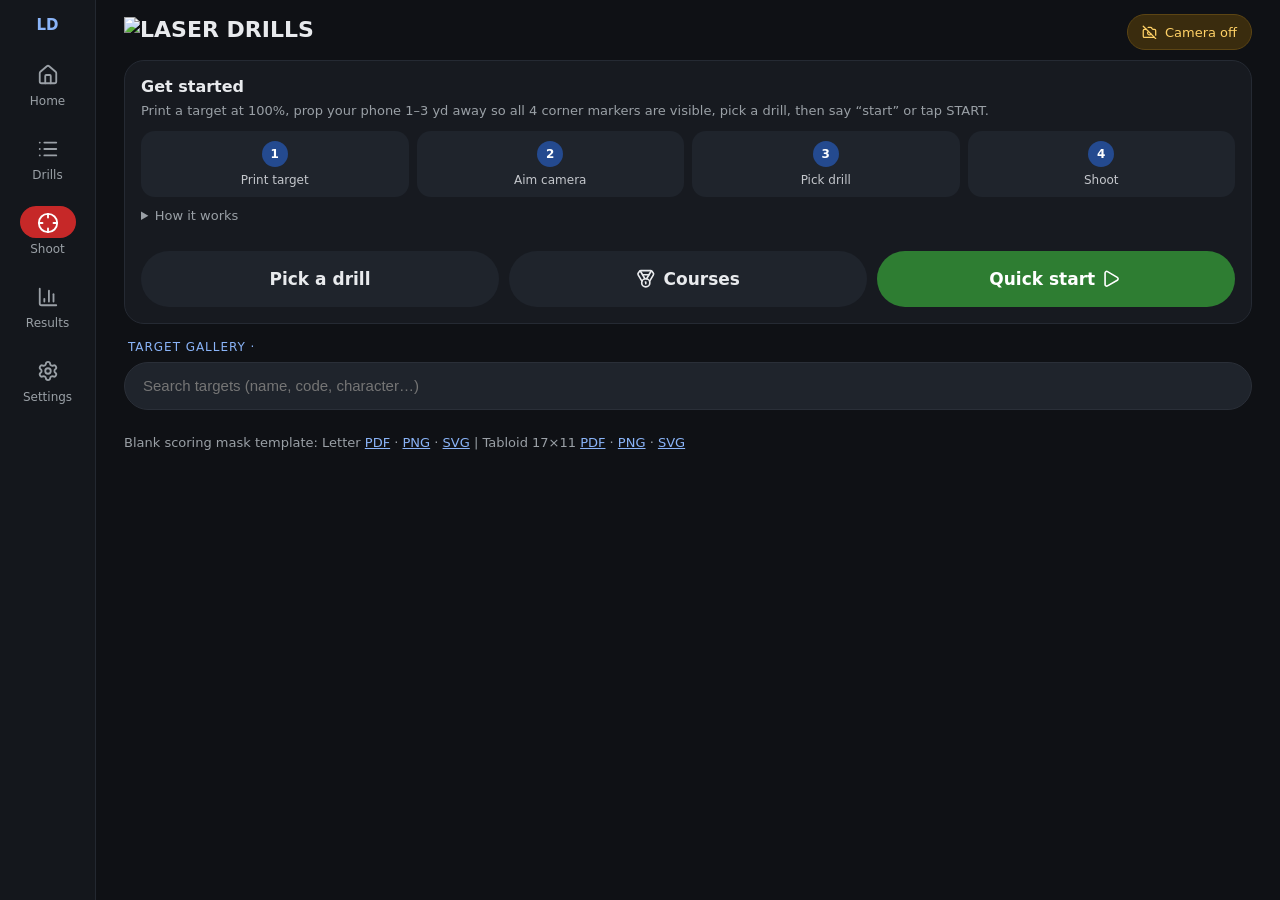
==== index.html @ aebc3c0f "Update favicons and app icons to the approved bullseye mark." ====
<!doctype html><html lang="en"><head><meta charset="utf-8">
<meta name="viewport" content="width=device-width,initial-scale=1,viewport-fit=cover">
<title>Laser Drills — Dry-Fire Trainer</title>
<meta name="description" content="Free laser dry-fire trainer: printable ArUco targets, camera hit detection, timed drills, courses and qualification badges, voice start. Works offline.">
<meta name="theme-color" content="#0f1115"><meta name="color-scheme" content="dark">
<link rel="canonical" href="https://sergioshklr.github.io/laser-drills/">
<link rel="manifest" href="manifest.webmanifest">
<link rel="icon" href="favicon.ico" sizes="any"><link rel="icon" type="image/svg+xml" href="favicon.svg"><link rel="icon" type="image/png" sizes="32x32" href="icons/favicon-32.png"><link rel="icon" type="image/png" sizes="16x16" href="icons/favicon-16.png">
<link rel="apple-touch-icon" sizes="180x180" href="icons/apple-touch-icon.png">
<meta name="mobile-web-app-capable" content="yes"><meta name="apple-mobile-web-app-capable" content="yes"><meta name="apple-mobile-web-app-title" content="LASER DRILLS"><meta name="apple-mobile-web-app-status-bar-style" content="black-translucent"><meta name="application-name" content="LASER DRILLS">
<meta property="og:type" content="website"><meta property="og:site_name" content="LASER DRILLS"><meta property="og:title" content="Laser Drills — Dry-Fire Trainer"><meta property="og:description" content="Free laser dry-fire trainer: printable ArUco targets, camera hit detection, timed drills, courses and qualification badges, voice start. Works offline."><meta property="og:url" content="https://sergioshklr.github.io/laser-drills/"><meta property="og:image" content="https://sergioshklr.github.io/laser-drills/og-image.png"><meta property="og:image:width" content="1200"><meta property="og:image:height" content="630"><meta property="og:image:alt" content="Laser Drills: target logo and feature list"><meta property="og:locale" content="en_US">
<meta name="twitter:card" content="summary_large_image"><meta name="twitter:title" content="Laser Drills — Dry-Fire Trainer"><meta name="twitter:description" content="Free laser dry-fire trainer: printable ArUco targets, camera hit detection, timed drills, courses and qualification badges, voice start. Works offline."><meta name="twitter:image" content="https://sergioshklr.github.io/laser-drills/og-image.png"><meta name="twitter:image:alt" content="Laser Drills: target logo and feature list">
<style>
:root{--bg:#0f1115;--s1:#171a20;--s2:#1f242c;--bd:#2a2f38;--tx:#e8eaed;--mu:#9aa0a6;--ac:#8ab4f8;--acd:#244a8f;--go:#2e7d32;--st:#c62828;--navh:76px}
*{box-sizing:border-box}html,body{height:100%;margin:0}
body{height:100dvh;overflow:hidden;background:var(--bg);color:var(--tx);font:15px Roboto,'Segoe UI',system-ui,sans-serif;display:flex;flex-direction:column;-webkit-tap-highlight-color:transparent}
button,select{font:inherit;color:var(--tx);background:var(--s2);border:1px solid var(--bd);border-radius:14px;min-height:48px;padding:0 16px;cursor:pointer}
button:active{filter:brightness(1.25)}button:disabled{opacity:.5}
a{color:var(--ac)}.hidden{display:none!important}
main{flex:1;min-height:0;position:relative}
.view{position:absolute;inset:0;overflow-y:auto;-webkit-overflow-scrolling:touch;padding:0 16px 24px}
.top{display:flex;align-items:center;gap:8px;padding:14px 0 10px;position:sticky;top:0;background:var(--bg);z-index:4;flex-wrap:wrap}
.top h1{font-size:22px;font-weight:600;margin:0;flex:1;min-width:120px}
.ic{width:1.15em;height:1.15em;fill:none;stroke:currentColor;stroke-width:2;stroke-linecap:round;stroke-linejoin:round;vertical-align:-.2em;flex:none}
nav i .ic{width:22px;height:22px;vertical-align:middle}.btn .ic,.pill .ic,.chip .ic{margin-right:2px}
.pill{display:inline-flex;align-items:center;gap:6px;border-radius:999px;padding:0 14px;min-height:36px;font-size:13px;background:var(--s2);color:#c4c7cc;border:1px solid var(--bd)}
.pill.ok{background:#12331f;color:#7ee2a0;border-color:#1f5c35}.pill.warn{background:#3a2c0e;color:#ffd166;border-color:#5c4514}
#micBtn.on{background:#2a1740;color:#d6b4ff;border-color:#4d2c78}#camBtn.on{background:#12331f;color:#7ee2a0;border-color:#1f5c35}
.card{background:var(--s1);border:1px solid #252a33;border-radius:20px;padding:16px;margin-bottom:12px}
.card h2{font-size:16px;margin:0 0 6px}.muted{color:var(--mu);font-size:13px;line-height:1.45}
.steps{display:grid;grid-template-columns:repeat(4,1fr);gap:8px;margin-top:10px}.step{background:var(--s2);border-radius:14px;padding:10px 4px;text-align:center;font-size:12px;color:#c4c7cc}
.step b{display:block;width:26px;height:26px;line-height:26px;border-radius:50%;background:var(--acd);color:#fff;margin:0 auto 6px}
.row{display:flex;gap:10px}.row>*{flex:1}
.btn{min-height:56px;border-radius:28px;font-size:17px;font-weight:600;border:0}.go{background:var(--go);color:#fff}.st{background:var(--st);color:#fff}
.sec-h{font-size:12px;letter-spacing:.08em;text-transform:uppercase;color:var(--ac);margin:16px 4px 8px}
input[type=search]{width:100%;height:48px;border-radius:24px;background:var(--s2);border:1px solid var(--bd);color:var(--tx);padding:0 18px;font-size:15px}
.chips{display:flex;gap:8px;overflow-x:auto;padding:6px 0;scrollbar-width:none;align-items:center}.chips::-webkit-scrollbar{display:none}
.chips b{font-size:11px;color:var(--mu);min-width:62px;font-weight:500}
.btn.danger{background:#b3261e;color:#fff;border-color:#b3261e}.btn.ghost-d{background:transparent;color:#f2b8b5;border:1px solid #8c1d18}
dialog.dlg{background:var(--s1);color:inherit;border:1px solid #333a45;border-radius:20px;padding:18px;width:min(92vw,420px)}dialog.dlg::backdrop{background:rgba(0,0,0,.6)}
.dlg h2{margin:0 0 10px;font-size:19px}.dlg label.f{display:block;font-size:13px;color:#aab;margin:8px 0 2px}.dlg input[type=text],.dlg select,.dlg textarea{width:100%;box-sizing:border-box;background:#0f1216;color:inherit;border:1px solid #333a45;border-radius:10px;padding:9px;font:inherit}
.dlg .row{display:flex;gap:8px;margin-top:14px}.dlg .row .btn{flex:1}.err{color:#f2b8b5;font-size:13px;margin-top:8px;white-space:pre-wrap}.okm{color:#a8dab5;font-size:13px;margin-top:8px}
.statg{display:grid;grid-template-columns:repeat(4,1fr);gap:6px;margin-top:8px}.statg div{background:#0f1216;border-radius:10px;padding:6px;text-align:center;font-size:12px;color:#aab}.statg b{display:block;font-size:15px;color:#fff}
.chip{flex:none;min-height:38px;border-radius:12px;padding:0 14px;font-size:13.5px;background:var(--s1);border:1px solid #333a45;color:#c4c7cc}.chip.on{background:var(--acd);border-color:var(--ac);color:#fff}
.grid{display:grid;grid-template-columns:repeat(auto-fill,minmax(170px,1fr));gap:12px}
.tcard{background:var(--s1);border:1px solid #252a33;border-radius:18px;overflow:hidden;cursor:pointer;text-align:left;padding:0;min-height:0}
.tcard img{width:100%;aspect-ratio:11/8.5;object-fit:cover;display:block;background:#fff}.tcard .b{padding:9px 11px}.tcard .n{font-size:14px;font-weight:600}.tcard .c{font-size:11.5px;color:var(--mu);margin-top:2px}
.tag{display:inline-block;font-size:10.5px;padding:2px 7px;border-radius:6px;background:#23303f;color:var(--ac);margin:5px 4px 0 0}
.seg{display:flex;background:var(--s2);border-radius:14px;padding:4px;gap:4px;margin:10px 0}.seg button{flex:1;border:0;background:none;color:var(--mu);min-height:42px;border-radius:10px}.seg .on{background:var(--acd);color:#fff}
.drow{display:flex;gap:12px;align-items:center;padding:10px;background:var(--s1);border:1px solid #252a33;border-radius:16px;margin-bottom:10px;width:100%;text-align:left;min-height:72px}
.drow img{width:68px;height:52px;object-fit:cover;border-radius:10px;background:#fff;flex:none}.drow .t{flex:1;min-width:0}.drow .t b{font-size:14.5px;display:block;font-weight:600}.drow .t span{font-size:12px;color:var(--mu)}
.drow.sel{border-color:var(--ac);background:#1a2433}.badge{font-size:11px;padding:4px 8px;border-radius:8px;background:var(--s2);color:#c4c7cc;flex:none}.badge.live{background:#12331f;color:#7ee2a0}
.sticky{position:sticky;bottom:0;padding:10px 0;background:linear-gradient(transparent,var(--bg) 30%)}
#stage{position:relative;border-radius:22px;overflow:hidden;background:#000;height:calc(var(--vf,45) * 1dvh);min-height:120px;transition:height .2s}
#stage canvas{width:100%;height:100%;display:block;object-fit:contain}
#stage .ov{position:absolute;top:10px;left:10px;right:10px;display:flex;gap:6px;flex-wrap:wrap;pointer-events:none}
#status{background:#000a;color:#fff;border-color:#fff3}
body.vfmin #stage{height:56px}
#big{font-size:clamp(22px,7vw,40px);font-weight:600;text-align:center;padding:10px 4px 2px;font-variant-numeric:tabular-nums;min-height:1.4em}
#cmds{display:grid;grid-template-columns:repeat(4,1fr);gap:8px;margin:12px 0}#cmds button{min-height:52px;font-weight:600;font-size:14px;border-radius:16px;padding:0 4px}
#heard{text-align:center;color:#d6b4ff;font-size:13px;min-height:1em;padding:4px 8px}
.dsum{display:flex;align-items:center;gap:10px;margin:12px 4px 0}.dsum b{font-size:15px}
#drillNotes{white-space:pre-line;font-size:12.5px;color:var(--mu);margin:4px 4px 0}
table{border-collapse:collapse;width:100%;font-size:13px;font-variant-numeric:tabular-nums}td,th{border-bottom:1px solid #232830;padding:8px 4px;text-align:left}th{color:var(--mu);font-weight:500}
.set{display:flex;align-items:center;justify-content:space-between;gap:12px;padding:12px 4px;border-bottom:1px solid #232830;min-height:64px;margin:0;cursor:pointer}
.set .l b{font-size:15px;font-weight:500;display:block}.set .l span{font-size:12px;color:var(--mu)}
input.sw{appearance:none;-webkit-appearance:none;width:52px;height:32px;border-radius:16px;background:#3c4043;position:relative;flex:none;margin:0;cursor:pointer}
input.sw:after{content:'';position:absolute;width:24px;height:24px;border-radius:50%;background:var(--mu);top:4px;left:4px;transition:.15s}
input.sw:checked{background:var(--ac)}input.sw:checked:after{left:24px;background:#0b2a5c}
input[type=range]{width:100%;accent-color:var(--ac);height:32px}
#sliders label{display:block;margin:6px 4px}
.link{display:flex;justify-content:space-between;align-items:center;padding:16px 4px;border-bottom:1px solid #232830;text-decoration:none;color:var(--tx);min-height:64px}
.big2{font-size:40px;font-weight:600;font-variant-numeric:tabular-nums}
.kv{display:grid;grid-template-columns:repeat(4,1fr);gap:8px;margin-top:10px}.kv div{background:var(--s2);border-radius:12px;padding:8px;text-align:center;font-size:11px;color:var(--mu)}.kv b{display:block;font-size:18px;color:var(--tx)}
#sheet{position:fixed;left:0;right:0;bottom:0;z-index:20;background:#1b1f26;border-radius:28px 28px 0 0;padding:14px 18px calc(18px + env(safe-area-inset-bottom));box-shadow:0 -10px 40px #000a;border-top:1px solid #2c313a;max-height:85dvh;overflow:auto}
#scrim{position:fixed;inset:0;background:#0008;z-index:19}.grab{width:40px;height:4px;border-radius:2px;background:#5f6368;margin:0 auto 12px}
nav{flex:none;height:calc(var(--navh) + env(safe-area-inset-bottom));padding:8px 4px env(safe-area-inset-bottom);background:#14171c;border-top:1px solid #232830;display:flex}
nav button{flex:1;background:none;border:0;color:var(--mu);font-size:12px;display:flex;flex-direction:column;align-items:center;gap:4px;padding:0;min-height:56px;border-radius:0}
nav i{display:block;width:56px;height:32px;line-height:32px;border-radius:16px;font-style:normal;font-size:18px;text-align:center}
nav .on{color:var(--tx);font-weight:600}nav .on i{background:var(--acd)}nav .shoot i{background:var(--st);color:#fff}nav .shoot.on i{box-shadow:0 0 0 2px var(--ac)}
nav .brand{display:none}
@media (min-width:840px){body{flex-direction:row-reverse}nav{flex-direction:column;width:96px;height:auto;border-top:0;border-right:1px solid #232830;padding:16px 0;gap:10px;justify-content:flex-start}
 nav button{flex:none;min-height:64px}nav .brand{display:block;color:var(--ac);font-weight:700;text-align:center;margin-bottom:14px}
 .view{padding:0 28px 28px}#v-shoot.wide{display:grid;grid-template-columns:minmax(0,1.5fr) minmax(320px,1fr);gap:24px;align-content:start}#v-shoot.wide .top{grid-column:1/3}
 #stage{height:calc(var(--vf,45) * 1.4dvh);max-height:calc(100dvh - 220px)}}
@media (orientation:landscape) and (max-height:600px){nav{display:none}}
</style></head><body><!--LUCIDE--><svg xmlns="http://www.w3.org/2000/svg" style="display:none"><!-- Lucide icons v1.67.0, ISC License, https://lucide.dev --><g fill="none" stroke="currentColor" stroke-width="2" stroke-linecap="round" stroke-linejoin="round"><symbol id="i-house" viewBox="0 0 24 24"><svg class="lucide lucide-house" xmlns="http://www.w3.org/2000/svg" width="24" height="24" viewBox="0 0 24 24" fill="none" stroke="currentColor" stroke-width="2" stroke-linecap="round" stroke-linejoin="round" > <path d="M15 21v-8a1 1 0 0 0-1-1h-4a1 1 0 0 0-1 1v8" /> <path d="M3 10a2 2 0 0 1 .709-1.528l7-6a2 2 0 0 1 2.582 0l7 6A2 2 0 0 1 21 10v9a2 2 0 0 1-2 2H5a2 2 0 0 1-2-2z" /></symbol><symbol id="i-list" viewBox="0 0 24 24"><svg class="lucide lucide-list" xmlns="http://www.w3.org/2000/svg" width="24" height="24" viewBox="0 0 24 24" fill="none" stroke="currentColor" stroke-width="2" stroke-linecap="round" stroke-linejoin="round" > <path d="M3 5h.01" /> <path d="M3 12h.01" /> <path d="M3 19h.01" /> <path d="M8 5h13" /> <path d="M8 12h13" /> <path d="M8 19h13" /></symbol><symbol id="i-crosshair" viewBox="0 0 24 24"><svg class="lucide lucide-crosshair" xmlns="http://www.w3.org/2000/svg" width="24" height="24" viewBox="0 0 24 24" fill="none" stroke="currentColor" stroke-width="2" stroke-linecap="round" stroke-linejoin="round" > <circle cx="12" cy="12" r="10" /> <line x1="22" x2="18" y1="12" y2="12" /> <line x1="6" x2="2" y1="12" y2="12" /> <line x1="12" x2="12" y1="6" y2="2" /> <line x1="12" x2="12" y1="22" y2="18" /></symbol><symbol id="i-chart-column" viewBox="0 0 24 24"><svg class="lucide lucide-chart-column" xmlns="http://www.w3.org/2000/svg" width="24" height="24" viewBox="0 0 24 24" fill="none" stroke="currentColor" stroke-width="2" stroke-linecap="round" stroke-linejoin="round" > <path d="M3 3v16a2 2 0 0 0 2 2h16" /> <path d="M18 17V9" /> <path d="M13 17V5" /> <path d="M8 17v-3" /></symbol><symbol id="i-settings" viewBox="0 0 24 24"><svg class="lucide lucide-settings" xmlns="http://www.w3.org/2000/svg" width="24" height="24" viewBox="0 0 24 24" fill="none" stroke="currentColor" stroke-width="2" stroke-linecap="round" stroke-linejoin="round" > <path d="M9.671 4.136a2.34 2.34 0 0 1 4.659 0 2.34 2.34 0 0 0 3.319 1.915 2.34 2.34 0 0 1 2.33 4.033 2.34 2.34 0 0 0 0 3.831 2.34 2.34 0 0 1-2.33 4.033 2.34 2.34 0 0 0-3.319 1.915 2.34 2.34 0 0 1-4.659 0 2.34 2.34 0 0 0-3.32-1.915 2.34 2.34 0 0 1-2.33-4.033 2.34 2.34 0 0 0 0-3.831A2.34 2.34 0 0 1 6.35 6.051a2.34 2.34 0 0 0 3.319-1.915" /> <circle cx="12" cy="12" r="3" /></symbol><symbol id="i-camera" viewBox="0 0 24 24"><svg class="lucide lucide-camera" xmlns="http://www.w3.org/2000/svg" width="24" height="24" viewBox="0 0 24 24" fill="none" stroke="currentColor" stroke-width="2" stroke-linecap="round" stroke-linejoin="round" > <path d="M13.997 4a2 2 0 0 1 1.76 1.05l.486.9A2 2 0 0 0 18.003 7H20a2 2 0 0 1 2 2v9a2 2 0 0 1-2 2H4a2 2 0 0 1-2-2V9a2 2 0 0 1 2-2h1.997a2 2 0 0 0 1.759-1.048l.489-.904A2 2 0 0 1 10.004 4z" /> <circle cx="12" cy="13" r="3" /></symbol><symbol id="i-camera-off" viewBox="0 0 24 24"><svg class="lucide lucide-camera-off" xmlns="http://www.w3.org/2000/svg" width="24" height="24" viewBox="0 0 24 24" fill="none" stroke="currentColor" stroke-width="2" stroke-linecap="round" stroke-linejoin="round" > <path d="M14.564 14.558a3 3 0 1 1-4.122-4.121" /> <path d="m2 2 20 20" /> <path d="M20 20H4a2 2 0 0 1-2-2V9a2 2 0 0 1 2-2h1.997a2 2 0 0 0 .819-.175" /> <path d="M9.695 4.024A2 2 0 0 1 10.004 4h3.993a2 2 0 0 1 1.76 1.05l.486.9A2 2 0 0 0 18.003 7H20a2 2 0 0 1 2 2v7.344" /></symbol><symbol id="i-mic" viewBox="0 0 24 24"><svg class="lucide lucide-mic" xmlns="http://www.w3.org/2000/svg" width="24" height="24" viewBox="0 0 24 24" fill="none" stroke="currentColor" stroke-width="2" stroke-linecap="round" stroke-linejoin="round" > <path d="M12 19v3" /> <path d="M19 10v2a7 7 0 0 1-14 0v-2" /> <rect x="9" y="2" width="6" height="13" rx="3" /></symbol><symbol id="i-mic-off" viewBox="0 0 24 24"><svg class="lucide lucide-mic-off" xmlns="http://www.w3.org/2000/svg" width="24" height="24" viewBox="0 0 24 24" fill="none" stroke="currentColor" stroke-width="2" stroke-linecap="round" stroke-linejoin="round" > <path d="M12 19v3" /> <path d="M15 9.34V5a3 3 0 0 0-5.68-1.33" /> <path d="M16.95 16.95A7 7 0 0 1 5 12v-2" /> <path d="M18.89 13.23A7 7 0 0 0 19 12v-2" /> <path d="m2 2 20 20" /> <path d="M9 9v3a3 3 0 0 0 5.12 2.12" /></symbol><symbol id="i-play" viewBox="0 0 24 24"><svg class="lucide lucide-play" xmlns="http://www.w3.org/2000/svg" width="24" height="24" viewBox="0 0 24 24" fill="none" stroke="currentColor" stroke-width="2" stroke-linecap="round" stroke-linejoin="round" > <path d="M5 5a2 2 0 0 1 3.008-1.728l11.997 6.998a2 2 0 0 1 .003 3.458l-12 7A2 2 0 0 1 5 19z" /></symbol><symbol id="i-square" viewBox="0 0 24 24"><svg class="lucide lucide-square" xmlns="http://www.w3.org/2000/svg" width="24" height="24" viewBox="0 0 24 24" fill="none" stroke="currentColor" stroke-width="2" stroke-linecap="round" stroke-linejoin="round" > <rect width="18" height="18" x="3" y="3" rx="2" /></symbol><symbol id="i-rotate-ccw" viewBox="0 0 24 24"><svg class="lucide lucide-rotate-ccw" xmlns="http://www.w3.org/2000/svg" width="24" height="24" viewBox="0 0 24 24" fill="none" stroke="currentColor" stroke-width="2" stroke-linecap="round" stroke-linejoin="round" > <path d="M3 12a9 9 0 1 0 9-9 9.75 9.75 0 0 0-6.74 2.74L3 8" /> <path d="M3 3v5h5" /></symbol><symbol id="i-skip-forward" viewBox="0 0 24 24"><svg class="lucide lucide-skip-forward" xmlns="http://www.w3.org/2000/svg" width="24" height="24" viewBox="0 0 24 24" fill="none" stroke="currentColor" stroke-width="2" stroke-linecap="round" stroke-linejoin="round" > <path d="M21 4v16" /> <path d="M6.029 4.285A2 2 0 0 0 3 6v12a2 2 0 0 0 3.029 1.715l9.997-5.998a2 2 0 0 0 .003-3.432z" /></symbol><symbol id="i-volume-2" viewBox="0 0 24 24"><svg class="lucide lucide-volume-2" xmlns="http://www.w3.org/2000/svg" width="24" height="24" viewBox="0 0 24 24" fill="none" stroke="currentColor" stroke-width="2" stroke-linecap="round" stroke-linejoin="round" > <path d="M11 4.702a.705.705 0 0 0-1.203-.498L6.413 7.587A1.4 1.4 0 0 1 5.416 8H3a1 1 0 0 0-1 1v6a1 1 0 0 0 1 1h2.416a1.4 1.4 0 0 1 .997.413l3.383 3.384A.705.705 0 0 0 11 19.298z" /> <path d="M16 9a5 5 0 0 1 0 6" /> <path d="M19.364 18.364a9 9 0 0 0 0-12.728" /></symbol><symbol id="i-download" viewBox="0 0 24 24"><svg class="lucide lucide-download" xmlns="http://www.w3.org/2000/svg" width="24" height="24" viewBox="0 0 24 24" fill="none" stroke="currentColor" stroke-width="2" stroke-linecap="round" stroke-linejoin="round" > <path d="M12 15V3" /> <path d="M21 15v4a2 2 0 0 1-2 2H5a2 2 0 0 1-2-2v-4" /> <path d="m7 10 5 5 5-5" /></symbol><symbol id="i-upload" viewBox="0 0 24 24"><svg class="lucide lucide-upload" xmlns="http://www.w3.org/2000/svg" width="24" height="24" viewBox="0 0 24 24" fill="none" stroke="currentColor" stroke-width="2" stroke-linecap="round" stroke-linejoin="round" > <path d="M12 3v12" /> <path d="m17 8-5-5-5 5" /> <path d="M21 15v4a2 2 0 0 1-2 2H5a2 2 0 0 1-2-2v-4" /></symbol><symbol id="i-trash-2" viewBox="0 0 24 24"><svg class="lucide lucide-trash-2" xmlns="http://www.w3.org/2000/svg" width="24" height="24" viewBox="0 0 24 24" fill="none" stroke="currentColor" stroke-width="2" stroke-linecap="round" stroke-linejoin="round" > <path d="M10 11v6" /> <path d="M14 11v6" /> <path d="M19 6v14a2 2 0 0 1-2 2H7a2 2 0 0 1-2-2V6" /> <path d="M3 6h18" /> <path d="M8 6V4a2 2 0 0 1 2-2h4a2 2 0 0 1 2 2v2" /></symbol><symbol id="i-circle" viewBox="0 0 24 24"><svg class="lucide lucide-circle" xmlns="http://www.w3.org/2000/svg" width="24" height="24" viewBox="0 0 24 24" fill="none" stroke="currentColor" stroke-width="2" stroke-linecap="round" stroke-linejoin="round" > <circle cx="12" cy="12" r="10" /></symbol><symbol id="i-circle-check" viewBox="0 0 24 24"><svg class="lucide lucide-circle-check" xmlns="http://www.w3.org/2000/svg" width="24" height="24" viewBox="0 0 24 24" fill="none" stroke="currentColor" stroke-width="2" stroke-linecap="round" stroke-linejoin="round" > <circle cx="12" cy="12" r="10" /> <path d="m16 9-5.5 5.5L8 12" /></symbol><symbol id="i-circle-x" viewBox="0 0 24 24"><svg class="lucide lucide-circle-x" xmlns="http://www.w3.org/2000/svg" width="24" height="24" viewBox="0 0 24 24" fill="none" stroke="currentColor" stroke-width="2" stroke-linecap="round" stroke-linejoin="round" > <circle cx="12" cy="12" r="10" /> <path d="m15 9-6 6" /> <path d="m9 9 6 6" /></symbol><symbol id="i-circle-dot" viewBox="0 0 24 24"><svg class="lucide lucide-circle-dot" xmlns="http://www.w3.org/2000/svg" width="24" height="24" viewBox="0 0 24 24" fill="none" stroke="currentColor" stroke-width="2" stroke-linecap="round" stroke-linejoin="round" > <circle cx="12" cy="12" r="1" /> <circle cx="12" cy="12" r="10" /></symbol><symbol id="i-lock" viewBox="0 0 24 24"><svg class="lucide lucide-lock" xmlns="http://www.w3.org/2000/svg" width="24" height="24" viewBox="0 0 24 24" fill="none" stroke="currentColor" stroke-width="2" stroke-linecap="round" stroke-linejoin="round" > <rect width="18" height="11" x="3" y="11" rx="2" ry="2" /> <path d="M7 11V7a5 5 0 0 1 10 0v4" /></symbol><symbol id="i-chevron-right" viewBox="0 0 24 24"><svg class="lucide lucide-chevron-right" xmlns="http://www.w3.org/2000/svg" width="24" height="24" viewBox="0 0 24 24" fill="none" stroke="currentColor" stroke-width="2" stroke-linecap="round" stroke-linejoin="round" > <path d="m9 18 6-6-6-6" /></symbol><symbol id="i-chevron-down" viewBox="0 0 24 24"><svg class="lucide lucide-chevron-down" xmlns="http://www.w3.org/2000/svg" width="24" height="24" viewBox="0 0 24 24" fill="none" stroke="currentColor" stroke-width="2" stroke-linecap="round" stroke-linejoin="round" > <path d="m6 9 6 6 6-6" /></symbol><symbol id="i-chevron-left" viewBox="0 0 24 24"><svg class="lucide lucide-chevron-left" xmlns="http://www.w3.org/2000/svg" width="24" height="24" viewBox="0 0 24 24" fill="none" stroke="currentColor" stroke-width="2" stroke-linecap="round" stroke-linejoin="round" > <path d="m15 18-6-6 6-6" /></symbol><symbol id="i-x" viewBox="0 0 24 24"><svg class="lucide lucide-x" xmlns="http://www.w3.org/2000/svg" width="24" height="24" viewBox="0 0 24 24" fill="none" stroke="currentColor" stroke-width="2" stroke-linecap="round" stroke-linejoin="round" > <path d="M18 6 6 18" /> <path d="m6 6 12 12" /></symbol><symbol id="i-triangle-alert" viewBox="0 0 24 24"><svg class="lucide lucide-triangle-alert" xmlns="http://www.w3.org/2000/svg" width="24" height="24" viewBox="0 0 24 24" fill="none" stroke="currentColor" stroke-width="2" stroke-linecap="round" stroke-linejoin="round" > <path d="m21.73 18-8-14a2 2 0 0 0-3.48 0l-8 14A2 2 0 0 0 4 21h16a2 2 0 0 0 1.73-3" /> <path d="M12 9v4" /> <path d="M12 17h.01" /></symbol><symbol id="i-siren" viewBox="0 0 24 24"><svg class="lucide lucide-siren" xmlns="http://www.w3.org/2000/svg" width="24" height="24" viewBox="0 0 24 24" fill="none" stroke="currentColor" stroke-width="2" stroke-linecap="round" stroke-linejoin="round" > <path d="M7 18v-6a5 5 0 1 1 10 0v6" /> <path d="M5 21a1 1 0 0 0 1 1h12a1 1 0 0 0 1-1v-1a2 2 0 0 0-2-2H7a2 2 0 0 0-2 2z" /> <path d="M21 12h1" /> <path d="M18.5 4.5 18 5" /> <path d="M2 12h1" /> <path d="M12 2v1" /> <path d="m4.929 4.929.707.707" /> <path d="M12 12v6" /></symbol><symbol id="i-hand" viewBox="0 0 24 24"><svg class="lucide lucide-hand" xmlns="http://www.w3.org/2000/svg" width="24" height="24" viewBox="0 0 24 24" fill="none" stroke="currentColor" stroke-width="2" stroke-linecap="round" stroke-linejoin="round" > <path d="M18 11V6a2 2 0 0 0-2-2a2 2 0 0 0-2 2" /> <path d="M14 10V4a2 2 0 0 0-2-2a2 2 0 0 0-2 2v2" /> <path d="M10 10.5V6a2 2 0 0 0-2-2a2 2 0 0 0-2 2v8" /> <path d="M18 8a2 2 0 1 1 4 0v6a8 8 0 0 1-8 8h-2c-2.8 0-4.5-.86-5.99-2.34l-3.6-3.6a2 2 0 0 1 2.83-2.82L7 15" /></symbol><symbol id="i-medal" viewBox="0 0 24 24"><svg class="lucide lucide-medal" xmlns="http://www.w3.org/2000/svg" width="24" height="24" viewBox="0 0 24 24" fill="none" stroke="currentColor" stroke-width="2" stroke-linecap="round" stroke-linejoin="round" > <path d="M7.21 15 2.66 7.14a2 2 0 0 1 .13-2.2L4.4 2.8A2 2 0 0 1 6 2h12a2 2 0 0 1 1.6.8l1.6 2.14a2 2 0 0 1 .14 2.2L16.79 15" /> <path d="M11 12 5.12 2.2" /> <path d="m13 12 5.88-9.8" /> <path d="M8 7h8" /> <circle cx="12" cy="17" r="5" /> <path d="M12 18v-2h-.5" /></symbol><symbol id="i-award" viewBox="0 0 24 24"><svg class="lucide lucide-award" xmlns="http://www.w3.org/2000/svg" width="24" height="24" viewBox="0 0 24 24" fill="none" stroke="currentColor" stroke-width="2" stroke-linecap="round" stroke-linejoin="round" > <path d="m15.477 12.89 1.515 8.526a.5.5 0 0 1-.81.47l-3.58-2.687a1 1 0 0 0-1.197 0l-3.586 2.686a.5.5 0 0 1-.81-.469l1.514-8.526" /> <circle cx="12" cy="8" r="6" /></symbol><symbol id="i-trophy" viewBox="0 0 24 24"><svg class="lucide lucide-trophy" xmlns="http://www.w3.org/2000/svg" width="24" height="24" viewBox="0 0 24 24" fill="none" stroke="currentColor" stroke-width="2" stroke-linecap="round" stroke-linejoin="round" > <path d="M10 14.66V17a1 1 0 0 1-1 1 2 2 0 0 0-2 2v2" /> <path d="M14 14.66V17a1 1 0 0 0 1 1 2 2 0 0 1 2 2v2" /> <path d="M17.916 10H19.5A2.5 2.5 0 0 0 22 7.5V5a1 1 0 0 0-1-1h-3" /> <path d="M4 22h16" /> <path d="M6 9a6 6 0 0 0 12 0V3a1 1 0 0 0-1-1H7a1 1 0 0 0-1 1z" /> <path d="M6.084 10H4.5A2.5 2.5 0 0 1 2 7.5V5a1 1 0 0 1 1-1h3" /></symbol><symbol id="i-crown" viewBox="0 0 24 24"><svg class="lucide lucide-crown" xmlns="http://www.w3.org/2000/svg" width="24" height="24" viewBox="0 0 24 24" fill="none" stroke="currentColor" stroke-width="2" stroke-linecap="round" stroke-linejoin="round" > <path d="M11.562 3.266a.5.5 0 0 1 .876 0L15.39 8.87a1 1 0 0 0 1.516.294L21.183 5.5a.5.5 0 0 1 .798.519l-2.834 10.246a1 1 0 0 1-.956.734H5.81a1 1 0 0 1-.957-.734L2.02 6.02a.5.5 0 0 1 .798-.519l4.276 3.664a1 1 0 0 0 1.516-.294z" /> <path d="M5 21h14" /></symbol><symbol id="i-shield" viewBox="0 0 24 24"><svg class="lucide lucide-shield" xmlns="http://www.w3.org/2000/svg" width="24" height="24" viewBox="0 0 24 24" fill="none" stroke="currentColor" stroke-width="2" stroke-linecap="round" stroke-linejoin="round" > <path d="M20 13c0 5-3.5 7.5-7.66 8.95a1 1 0 0 1-.67-.01C7.5 20.5 4 18 4 13V6a1 1 0 0 1 1-1c2 0 4.5-1.2 6.24-2.72a1.17 1.17 0 0 1 1.52 0C14.51 3.81 17 5 19 5a1 1 0 0 1 1 1z" /></symbol><symbol id="i-eye" viewBox="0 0 24 24"><svg class="lucide lucide-eye" xmlns="http://www.w3.org/2000/svg" width="24" height="24" viewBox="0 0 24 24" fill="none" stroke="currentColor" stroke-width="2" stroke-linecap="round" stroke-linejoin="round" > <path d="M2.062 12.348a1 1 0 0 1 0-.696 10.75 10.75 0 0 1 19.876 0 1 1 0 0 1 0 .696 10.75 10.75 0 0 1-19.876 0" /> <circle cx="12" cy="12" r="3" /></symbol><symbol id="i-star" viewBox="0 0 24 24"><svg class="lucide lucide-star" xmlns="http://www.w3.org/2000/svg" width="24" height="24" viewBox="0 0 24 24" fill="none" stroke="currentColor" stroke-width="2" stroke-linecap="round" stroke-linejoin="round" > <path d="M11.525 2.295a.53.53 0 0 1 .95 0l2.31 4.679a2.123 2.123 0 0 0 1.595 1.16l5.166.756a.53.53 0 0 1 .294.904l-3.736 3.638a2.123 2.123 0 0 0-.611 1.878l.882 5.14a.53.53 0 0 1-.771.56l-4.618-2.428a2.122 2.122 0 0 0-1.973 0L6.396 21.01a.53.53 0 0 1-.77-.56l.881-5.139a2.122 2.122 0 0 0-.611-1.879L2.16 9.795a.53.53 0 0 1 .294-.906l5.165-.755a2.122 2.122 0 0 0 1.597-1.16z" /></symbol><symbol id="i-zap" viewBox="0 0 24 24"><svg class="lucide lucide-zap" xmlns="http://www.w3.org/2000/svg" width="24" height="24" viewBox="0 0 24 24" fill="none" stroke="currentColor" stroke-width="2" stroke-linecap="round" stroke-linejoin="round" > <path d="M15.914 4a1.5 1.5 0 00-2.474-1.561l-9 9A1.5 1.5 0 005.5 14h4.002a.5.5 0 01.471.666L8.086 20a1.5 1.5 0 002.475 1.56l9-9A1.5 1.5 0 0018.5 10h-3.997a.5.5 0 01-.472-.667z" /></symbol><symbol id="i-users" viewBox="0 0 24 24"><svg class="lucide lucide-users" xmlns="http://www.w3.org/2000/svg" width="24" height="24" viewBox="0 0 24 24" fill="none" stroke="currentColor" stroke-width="2" stroke-linecap="round" stroke-linejoin="round" > <path d="M16 21v-2a4 4 0 0 0-4-4H6a4 4 0 0 0-4 4v2" /> <path d="M16 3.128a4 4 0 0 1 0 7.744" /> <path d="M22 21v-2a4 4 0 0 0-3-3.87" /> <circle cx="9" cy="7" r="4" /></symbol><symbol id="i-timer" viewBox="0 0 24 24"><svg class="lucide lucide-timer" xmlns="http://www.w3.org/2000/svg" width="24" height="24" viewBox="0 0 24 24" fill="none" stroke="currentColor" stroke-width="2" stroke-linecap="round" stroke-linejoin="round" > <line x1="10" x2="14" y1="2" y2="2" /> <line x1="12" x2="15" y1="14" y2="11" /> <circle cx="12" cy="14" r="8" /></symbol><symbol id="i-puzzle" viewBox="0 0 24 24"><svg class="lucide lucide-puzzle" xmlns="http://www.w3.org/2000/svg" width="24" height="24" viewBox="0 0 24 24" fill="none" stroke="currentColor" stroke-width="2" stroke-linecap="round" stroke-linejoin="round" > <path d="M15.39 4.39a1 1 0 0 0 1.68-.474 2.5 2.5 0 1 1 3.014 3.015 1 1 0 0 0-.474 1.68l1.683 1.682a2.414 2.414 0 0 1 0 3.414L19.61 15.39a1 1 0 0 1-1.68-.474 2.5 2.5 0 1 0-3.014 3.015 1 1 0 0 1 .474 1.68l-1.683 1.682a2.414 2.414 0 0 1-3.414 0L8.61 19.61a1 1 0 0 0-1.68.474 2.5 2.5 0 1 1-3.014-3.015 1 1 0 0 0 .474-1.68l-1.683-1.682a2.414 2.414 0 0 1 0-3.414L4.39 8.61a1 1 0 0 1 1.68.474 2.5 2.5 0 1 0 3.014-3.015 1 1 0 0 1-.474-1.68l1.683-1.682a2.414 2.414 0 0 1 3.414 0z" /></symbol><symbol id="i-target" viewBox="0 0 24 24"><svg class="lucide lucide-target" xmlns="http://www.w3.org/2000/svg" width="24" height="24" viewBox="0 0 24 24" fill="none" stroke="currentColor" stroke-width="2" stroke-linecap="round" stroke-linejoin="round" > <circle cx="12" cy="12" r="10" /> <circle cx="12" cy="12" r="6" /> <circle cx="12" cy="12" r="2" /></symbol><symbol id="i-trending-down" viewBox="0 0 24 24"><svg class="lucide lucide-trending-down" xmlns="http://www.w3.org/2000/svg" width="24" height="24" viewBox="0 0 24 24" fill="none" stroke="currentColor" stroke-width="2" stroke-linecap="round" stroke-linejoin="round" > <path d="M16 17h6v-6" /> <path d="m22 17-8.5-8.5-5 5L2 7" /></symbol><symbol id="i-trending-up" viewBox="0 0 24 24"><svg class="lucide lucide-trending-up" xmlns="http://www.w3.org/2000/svg" width="24" height="24" viewBox="0 0 24 24" fill="none" stroke="currentColor" stroke-width="2" stroke-linecap="round" stroke-linejoin="round" > <path d="M16 7h6v6" /> <path d="m22 7-8.5 8.5-5-5L2 17" /></symbol><symbol id="i-check" viewBox="0 0 24 24"><svg class="lucide lucide-check" xmlns="http://www.w3.org/2000/svg" width="24" height="24" viewBox="0 0 24 24" fill="none" stroke="currentColor" stroke-width="2" stroke-linecap="round" stroke-linejoin="round" > <path d="M20 6 9 17l-5-5" /></symbol><symbol id="i-plus" viewBox="0 0 24 24"><svg class="lucide lucide-plus" xmlns="http://www.w3.org/2000/svg" width="24" height="24" viewBox="0 0 24 24" fill="none" stroke="currentColor" stroke-width="2" stroke-linecap="round" stroke-linejoin="round" > <path d="M5 12h14" /> <path d="M12 5v14" /></symbol><symbol id="i-file-down" viewBox="0 0 24 24"><svg class="lucide lucide-file-down" xmlns="http://www.w3.org/2000/svg" width="24" height="24" viewBox="0 0 24 24" fill="none" stroke="currentColor" stroke-width="2" stroke-linecap="round" stroke-linejoin="round" > <path d="M6 22a2 2 0 0 1-2-2V4a2 2 0 0 1 2-2h8a2.4 2.4 0 0 1 1.704.706l3.588 3.588A2.4 2.4 0 0 1 20 8v12a2 2 0 0 1-2 2z" /> <path d="M14 2v5a1 1 0 0 0 1 1h5" /> <path d="M12 18v-6" /> <path d="m9 15 3 3 3-3" /></symbol></g></svg><!--/LUCIDE-->
<main>
<!-- HOME -->
<section class="view" id="v-home">
 <div class="top"><h1 class="brand"><img src="brand/wordmark.svg" alt="LASER DRILLS" height="30" style="display:block;height:30px;width:auto"></h1><span class="pill warn" id="homeCam"><svg class=ic><use href="#i-camera-off"/></svg> Camera off</span></div>
 <div class="card"><h2>Get started</h2><div class="muted">Print a target at 100%, prop your phone 1–3 yd away so all 4 corner markers are visible, pick a drill, then say “start” or tap START.</div>
  <div class="steps"><div class="step"><b>1</b>Print target</div><div class="step"><b>2</b>Aim camera</div><div class="step"><b>3</b>Pick drill</div><div class="step"><b>4</b>Shoot</div></div>
  <details id="howto" style="margin-top:10px"><summary class="muted" style="cursor:pointer;min-height:32px">How it works</summary><div class="muted">
  • Shoot tab: <b>Start Camera</b>, wait for the blue outline (target locked), then START. Random start beep, par time, auto-stop on shot count or time limit.<br>
  • <b>Score at end (IDPA)</b>: Self-Defense drills hide hits until the string ends, then reveal hits, points down, PE/HNT, time and a spoken summary. Fun drills give live feedback (change in Settings).<br>
  • Voice: tap the mic and say start · stop · reset · next · repeat · score. Bluetooth media buttons and keyboard (Space start/stop, Esc stop) work too.<br>
  • Missed or false shots? Settings › Calibrate.</div></details>
  <div class="row" style="margin-top:12px"><button class="btn" onclick="UI.go('drills')">Pick a drill</button><button class="btn" onclick="UI.go('courses')"><svg class=ic><use href="#i-medal"/></svg> Courses</button><button class="btn go" onclick="UI.go('shoot')">Quick start <svg class=ic><use href="#i-play"/></svg></button></div></div>
 <div class="sec-h">Target gallery · <span id="gN"></span></div>
 <input type="search" id="gq" placeholder="Search targets (name, code, character…)">
 <div id="gf"></div>
 <div class="grid" id="grid" style="margin-top:8px"></div>
 <p class="muted" style="margin-top:16px">Blank scoring mask template: Letter <a href="targets/mask-template-letter.pdf">PDF</a> · <a href="targets/mask-template-letter.png">PNG</a> · <a href="targets/mask-template-letter.svg">SVG</a> | Tabloid 17×11 <a href="targets/mask-template-tabloid.pdf">PDF</a> · <a href="targets/mask-template-tabloid.png">PNG</a> · <a href="targets/mask-template-tabloid.svg">SVG</a></p>
</section>
<!-- DRILLS -->
<section class="view hidden" id="v-drills">
 <div class="top"><h1>Drills</h1><span class="pill" id="drLock">No target locked</span></div>
 <input type="search" id="dq" placeholder="Search drills">
 <div class="seg" id="dseg"><button data-c="training" class="on">Self-Defense</button><button data-c="fun">Fun</button><button data-c="course">Courses</button></div>
 <button class="drow" style="min-height:56px" onclick="UI.go('courses')"><div class=t><b><svg class=ic><use href="#i-medal"/></svg> Courses &amp; qualifications</b><span>Ranks, fundamentals, defensive, benchmarks · badges per firearm</span></div><svg class=ic><use href="#i-chevron-right"/></svg></button>
 <div class="chips" id="dchips"></div>
 <div id="dlist"></div>
 <select id="drillSel" class="hidden"></select>
 <div class="sticky"><button class="btn go" style="width:100%" id="dShoot" onclick="UI.go('shoot')"><svg class=ic><use href="#i-crosshair"/></svg> Shoot</button></div>
</section>
<!-- COURSES -->
<section class="view hidden" id="v-courses">
 <div class="top"><h1>Courses</h1><span class="pill" id="cFw">—</span></div>
 <div class="muted" style="margin-bottom:8px">Ordered stages built from the app's drills, with pass standards adapted for laser distances. Progress and badges are saved per firearm in your run history (included in Results › export / import / reset). Original adaptations, not official course materials.</div>
 <div id="cBadges"></div><div id="cList"></div>
</section>
<!-- SHOOT -->
<section class="view hidden" id="v-shoot">
 <div class="top"><h1 id="shootH">Shoot</h1><button id="camBtn" class="pill"><svg class=ic><use href="#i-camera"/></svg> Start Camera</button><button id="micBtn" class="pill"><svg class=ic><use href="#i-mic-off"/></svg> Voice off</button></div>
 <div><div id="stage"><canvas id="view"></canvas><div class="ov"><span class="pill" id="status">Camera off.</span></div></div>
  <div class="dsum"><div style="flex:1;min-width:0"><b id="dName"></b></div><span class="badge" id="saeBadge"></span></div>
  <div class="chips" id="fwPick" style="overflow-x:auto;flex-wrap:nowrap;margin-top:6px"></div><div id="drillNotes"></div></div>
 <div><div id="big"></div><div id="heard">Say: start · stop · reset · next · repeat · score (or tap / BT media button / Space, Esc)</div>
  <div class="row" style="margin-top:8px"><button id="freeBtn" class="btn" style="flex:.6">Free fire</button><button id="goBtn" class="btn go"><svg class=ic><use href="#i-play"/></svg> START</button><button id="stopBtn" class="btn st hidden"><svg class=ic><use href="#i-square"/></svg> STOP</button><button id="complyBtn" class="btn hidden" style="background:#1565c0"><svg class=ic><use href="#i-hand"/></svg> Comply</button></div>
  <div id="cmds"><button data-cmd="repeat"><svg class=ic><use href="#i-rotate-ccw"/></svg> Repeat</button><button data-cmd="next">Next <svg class=ic><use href="#i-skip-forward"/></svg></button><button data-cmd="score"><svg class=ic><use href="#i-volume-2"/></svg> Score</button><button data-cmd="reset">Reset</button></div>
  <table><thead><tr><th>#</th><th>Time</th><th>Split</th><th>Zone</th><th>Pts</th></tr></thead><tbody id="shots"></tbody></table></div>
</section>
<!-- RESULTS -->
<section class="view hidden" id="v-results">
 <div class="top"><h1>Results</h1><button class="pill" id="csvBtn"><svg class=ic><use href="#i-download"/></svg> CSV</button><button class="pill" id="jsonBtn"><svg class=ic><use href="#i-download"/></svg> JSON</button><button class="pill" id="impBtn"><svg class=ic><use href="#i-upload"/></svg> Import</button></div>
 <div class="chips" id="rfw" style="overflow-x:auto;flex-wrap:nowrap;margin-bottom:8px"></div>
 <div class="seg" id="rseg"><button data-r="1" class="on">Today</button><button data-r="7">Week</button><button data-r="0">All</button></div>
 <div id="rbody"></div>
 <button class="btn ghost-d" style="width:100%;margin-top:16px" id="clrHist"><svg class=ic><use href="#i-trash-2"/></svg> Reset history…</button>
 <dialog class="dlg" id="resetDlg"><h2>Reset history?</h2><p class="muted" style="margin:0 0 8px">This permanently deletes runs on this device. Export JSON first if you may want them back.</p>
  <label class="f">What to delete</label><select id="resetScope"></select><div class="err" id="resetInfo"></div>
  <div class="row"><button class="btn" id="resetNo">Cancel</button><button class="btn danger" id="resetYes">Delete</button></div></dialog>
 <dialog class="dlg" id="impDlg"><h2>Import history (JSON)</h2>
  <label class="f">File</label><input type="file" id="impFile" accept=".json,application/json">
  <label class="f">Mode</label><select id="impMode"><option value="merge">Merge — keep current runs, add new ones (dedupe by run id)</option><option value="replace">Replace — delete current runs and firearms first</option></select>
  <div id="impMsg"></div><div class="row"><button class="btn" id="impNo">Close</button><button class="btn go" id="impYes">Import</button></div></dialog>
</section>
<!-- SETTINGS -->
<section class="view hidden" id="v-settings">
 <div class="top"><h1>Settings</h1></div>
 <div class="sec-h">Scoring</div>
 <label class="set"><div class="l"><b>Score at end (IDPA) · Self-Defense</b><span>Hide hits, hit sounds and live score until the string ends</span></div><input type="checkbox" class="sw" id="saeTrain"></label>
 <label class="set"><div class="l"><b>First Responders · Self-Defense</b><span>After the string, police arrive and give commands. Stop shooting and comply (say "okay, complying" or tap Comply). Any shot after the first command = +20 s and FAIL</span></div><input type="checkbox" class="sw" id="frChk"></label>
 <label class="set"><div class="l"><b>Score at end · Fun</b><span>Off = live hits, sounds and score</span></div><input type="checkbox" class="sw" id="saeFun"></label>
 <label class="set"><div class="l"><b>Shot tick</b><span>Neutral beep per detected shot while hits are hidden</span></div><input type="checkbox" class="sw" id="tickChk"></label>
 <label class="set"><div class="l"><b>Shotgun mode</b><span>Grow hit zones by the shotgun spread</span></div><input type="checkbox" class="sw" id="shotgun"></label>
 <div class="sec-h">Firearms</div>
 <div id="fwList"></div><button class="btn" style="width:100%;margin:8px 0" id="fwAdd"><svg class=ic><use href="#i-plus"/></svg> Add firearm</button>
 <dialog class="dlg" id="fwDlg"><h2 id="fwDlgH">Firearm</h2>
  <label class="f">Name *</label><input type="text" id="fwName" placeholder="LCP II .22 Lite Rack">
  <label class="f">Type</label><select id="fwType"><option value="pistol">Pistol</option><option value="shotgun">Shotgun</option><option value="rifle">Rifle</option></select>
  <label class="f">Caliber</label><input type="text" id="fwCal" placeholder=".22 LR">
  <label class="f">Optic / laser</label><input type="text" id="fwOptic" placeholder="Viridian R5 green">
  <label class="f">Suppressor</label><input type="text" id="fwSup" placeholder="Bowers Bitty">
  <label class="f">Notes</label><textarea id="fwNotes" rows="2"></textarea><div class="err" id="fwErr"></div>
  <div class="row"><button class="btn ghost-d hidden" id="fwDel">Delete</button><button class="btn" id="fwNo">Cancel</button><button class="btn go" id="fwSave">Save</button></div></dialog>
 <div class="sec-h">Viewfinder</div>
 <div class="set" style="display:block"><div class="l"><b>Viewfinder height · <span id="vfVal"></span>%</b></div><input type="range" id="vfRange" min="20" max="80" step="1">
  <div class="chips"><button class="chip" data-vf="25">Small</button><button class="chip" data-vf="45">Medium</button><button class="chip" data-vf="70">Large</button></div></div>
 <label class="set"><div class="l"><b>Minimize during drill</b><span>Detection keeps running</span></div><input type="checkbox" class="sw" id="vfHide"></label>
 <label class="set"><div class="l"><b>Minimize viewfinder now</b><span>Collapse the camera view</span></div><input type="checkbox" class="sw" id="vfMin"></label>
 <div class="sec-h">Tools</div>
 <a class="link" href="#calibrate"><div class="l"><b>Calibrate detection</b><div class="muted">Thresholds, target mask, fps</div></div><svg class=ic><use href="#i-chevron-right"/></svg></a>
 <a class="link" href="editor.html"><div class="l"><b>Zone editor</b><div class="muted">Custom zones · share link</div></div><svg class=ic><use href="#i-chevron-right"/></svg></a>
 <div class="sec-h">About</div>
 <div class="set" style="display:block" id="about"><div class="l"><b>LASER DRILLS <span id="abVer">—</span></b><span>Build <span id="abBuild">—</span> (America/Sao_Paulo) · commit <a id="abCommit" href="https://github.com/sergioSHKLR/laser-drills">—</a> · cache <span id="abCache">—</span></span></div></div>
 <p class="muted" style="margin-top:14px">Keyboard: Space/Enter start-stop · Esc stop. Voice: tap the mic on the Shoot tab.</p>
</section>
<!-- CALIBRATE -->
<section class="view hidden" id="v-calibrate"><div id="tab-cal" class="hidden">
 <div class="top"><h1><a href="#settings" style="text-decoration:none" aria-label="Back"><svg class=ic><use href="#i-chevron-left"/></svg></a> Calibrate</h1><button class="pill" onclick="$('camBtn').click()" id="calCam"><svg class=ic><use href="#i-camera"/></svg> Camera</button><span class="pill"><b id="fps">0</b>&nbsp;fps · <b id="cnt">0</b>&nbsp;px</span></div>
 <div id="calStage"></div>
 <p class="muted">Aim at the target and fire. Pixels passing thresholds show magenta. Raise thresholds if you get false hits; lower if shots are missed.</p>
 <div id="sliders"></div>
 <label class="set"><div class="l"><b>Only detect inside the locked target</b></div><input type="checkbox" class="sw" id="maskTgt" checked></label>
 <label class="set"><div class="l"><b>Show detection pixels</b></div><input type="checkbox" class="sw" id="showMask" checked></label>
 <button id="resetBtn" class="btn" style="width:100%;margin-top:12px">Reset defaults</button>
</div></section>
</main>
<nav id="nav"><div class="brand">LD</div>
 <button data-v="home"><i><svg class=ic><use href="#i-house"/></svg></i>Home</button><button data-v="drills"><i><svg class=ic><use href="#i-list"/></svg></i>Drills</button><button data-v="shoot" class="shoot"><i><svg class=ic><use href="#i-crosshair"/></svg></i>Shoot</button><button data-v="results"><i><svg class=ic><use href="#i-chart-column"/></svg></i>Results</button><button data-v="settings"><i><svg class=ic><use href="#i-settings"/></svg></i>Settings</button></nav>
<div id="scrim" class="hidden"></div><div id="sheet" class="hidden"></div>
<script src="vendor/cv.js"></script><script src="vendor/aruco.js"></script><script src="core.js"></script><script src="app.js"></script><script src="ui.js"></script>
</body></html>
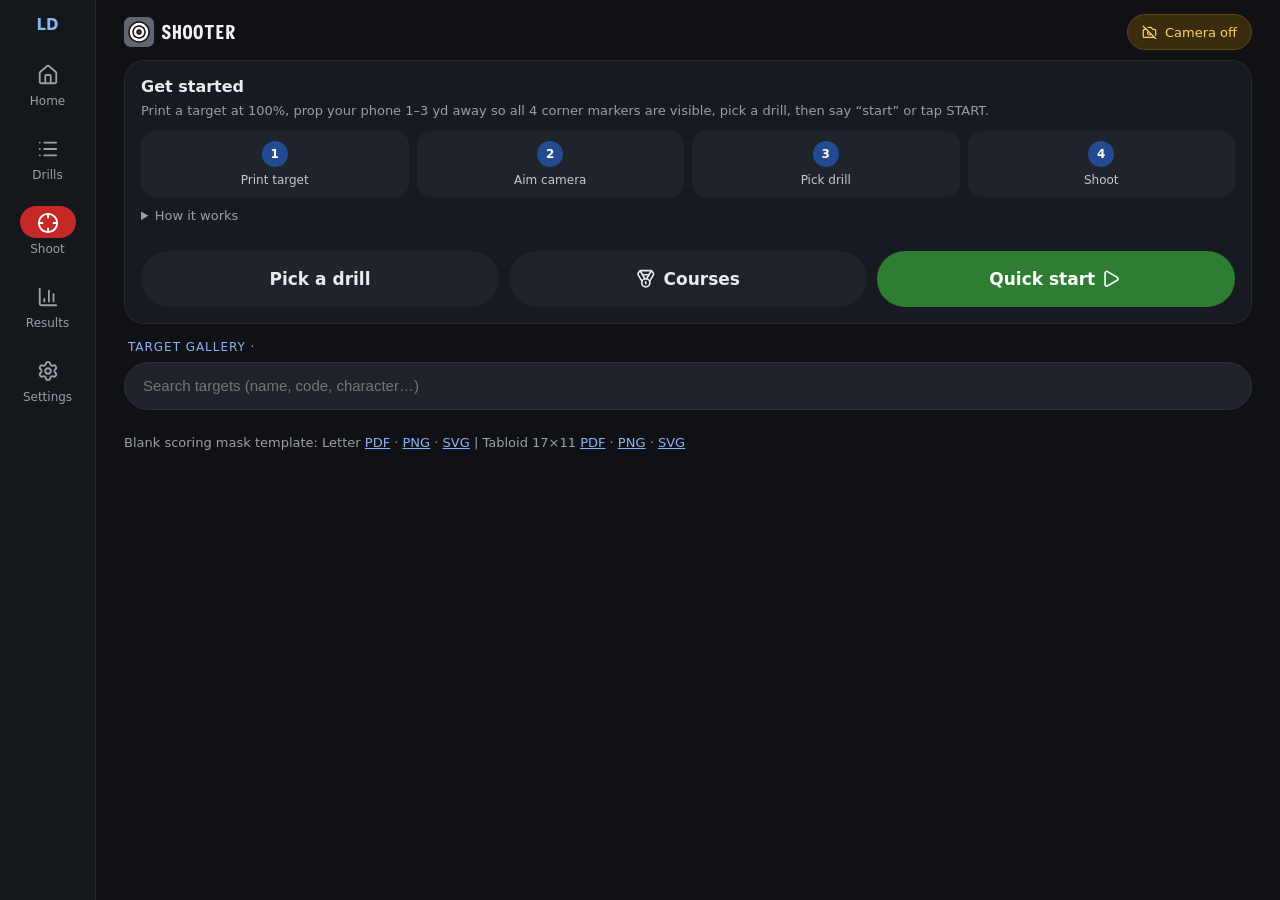
==== commit 760594c6: "Rebrand LASER DRILLS -> SHOOTER with the final SHKLR brand kit - favicon.svg/.ico, 16/32/48, icon-19" ====
--- a/index.html
+++ b/index.html
@@ -1,15 +1,15 @@
 <!doctype html><html lang="en"><head><meta charset="utf-8">
 <meta name="viewport" content="width=device-width,initial-scale=1,viewport-fit=cover">
-<title>Laser Drills — Dry-Fire Trainer</title>
+<title>SHOOTER — Dry-Fire Trainer</title>
 <meta name="description" content="Free laser dry-fire trainer: printable ArUco targets, camera hit detection, timed drills, courses and qualification badges, voice start. Works offline.">
 <meta name="theme-color" content="#0f1115"><meta name="color-scheme" content="dark">
 <link rel="canonical" href="https://sergioshklr.github.io/laser-drills/">
 <link rel="manifest" href="manifest.webmanifest">
 <link rel="icon" href="favicon.ico" sizes="any"><link rel="icon" type="image/svg+xml" href="favicon.svg"><link rel="icon" type="image/png" sizes="32x32" href="icons/favicon-32.png"><link rel="icon" type="image/png" sizes="16x16" href="icons/favicon-16.png">
 <link rel="apple-touch-icon" sizes="180x180" href="icons/apple-touch-icon.png">
-<meta name="mobile-web-app-capable" content="yes"><meta name="apple-mobile-web-app-capable" content="yes"><meta name="apple-mobile-web-app-title" content="LASER DRILLS"><meta name="apple-mobile-web-app-status-bar-style" content="black-translucent"><meta name="application-name" content="LASER DRILLS">
-<meta property="og:type" content="website"><meta property="og:site_name" content="LASER DRILLS"><meta property="og:title" content="Laser Drills — Dry-Fire Trainer"><meta property="og:description" content="Free laser dry-fire trainer: printable ArUco targets, camera hit detection, timed drills, courses and qualification badges, voice start. Works offline."><meta property="og:url" content="https://sergioshklr.github.io/laser-drills/"><meta property="og:image" content="https://sergioshklr.github.io/laser-drills/og-image.png"><meta property="og:image:width" content="1200"><meta property="og:image:height" content="630"><meta property="og:image:alt" content="Laser Drills: target logo and feature list"><meta property="og:locale" content="en_US">
-<meta name="twitter:card" content="summary_large_image"><meta name="twitter:title" content="Laser Drills — Dry-Fire Trainer"><meta name="twitter:description" content="Free laser dry-fire trainer: printable ArUco targets, camera hit detection, timed drills, courses and qualification badges, voice start. Works offline."><meta name="twitter:image" content="https://sergioshklr.github.io/laser-drills/og-image.png"><meta name="twitter:image:alt" content="Laser Drills: target logo and feature list">
+<meta name="mobile-web-app-capable" content="yes"><meta name="apple-mobile-web-app-capable" content="yes"><meta name="apple-mobile-web-app-title" content="SHOOTER"><meta name="apple-mobile-web-app-status-bar-style" content="black-translucent"><meta name="application-name" content="SHOOTER">
+<meta property="og:type" content="website"><meta property="og:site_name" content="SHOOTER"><meta property="og:title" content="SHOOTER — Dry-Fire Trainer"><meta property="og:description" content="Free laser dry-fire trainer: printable ArUco targets, camera hit detection, timed drills, courses and qualification badges, voice start. Works offline."><meta property="og:url" content="https://sergioshklr.github.io/laser-drills/"><meta property="og:image" content="https://sergioshklr.github.io/laser-drills/og-image.png"><meta property="og:image:width" content="1200"><meta property="og:image:height" content="630"><meta property="og:image:alt" content="SHOOTER: bullseye mark on near-black"><meta property="og:locale" content="en_US">
+<meta name="twitter:card" content="summary_large_image"><meta name="twitter:title" content="SHOOTER — Dry-Fire Trainer"><meta name="twitter:description" content="Free laser dry-fire trainer: printable ArUco targets, camera hit detection, timed drills, courses and qualification badges, voice start. Works offline."><meta name="twitter:image" content="https://sergioshklr.github.io/laser-drills/x-card.png"><meta name="twitter:image:alt" content="SHOOTER: bullseye mark on near-black">
 <style>
 :root{--bg:#0f1115;--s1:#171a20;--s2:#1f242c;--bd:#2a2f38;--tx:#e8eaed;--mu:#9aa0a6;--ac:#8ab4f8;--acd:#244a8f;--go:#2e7d32;--st:#c62828;--navh:76px}
 *{box-sizing:border-box}html,body{height:100%;margin:0}
@@ -88,7 +88,7 @@
 <main>
 <!-- HOME -->
 <section class="view" id="v-home">
- <div class="top"><h1 class="brand"><img src="brand/wordmark.svg" alt="LASER DRILLS" height="30" style="display:block;height:30px;width:auto"></h1><span class="pill warn" id="homeCam"><svg class=ic><use href="#i-camera-off"/></svg> Camera off</span></div>
+ <div class="top"><h1 class="brand"><img src="brand/wordmark.svg" alt="SHOOTER" height="30" style="display:block;height:30px;width:auto"></h1><span class="pill warn" id="homeCam"><svg class=ic><use href="#i-camera-off"/></svg> Camera off</span></div>
  <div class="card"><h2>Get started</h2><div class="muted">Print a target at 100%, prop your phone 1–3 yd away so all 4 corner markers are visible, pick a drill, then say “start” or tap START.</div>
   <div class="steps"><div class="step"><b>1</b>Print target</div><div class="step"><b>2</b>Aim camera</div><div class="step"><b>3</b>Pick drill</div><div class="step"><b>4</b>Shoot</div></div>
   <details id="howto" style="margin-top:10px"><summary class="muted" style="cursor:pointer;min-height:32px">How it works</summary><div class="muted">
@@ -174,7 +174,7 @@
  <a class="link" href="#calibrate"><div class="l"><b>Calibrate detection</b><div class="muted">Thresholds, target mask, fps</div></div><svg class=ic><use href="#i-chevron-right"/></svg></a>
  <a class="link" href="editor.html"><div class="l"><b>Zone editor</b><div class="muted">Custom zones · share link</div></div><svg class=ic><use href="#i-chevron-right"/></svg></a>
  <div class="sec-h">About</div>
- <div class="set" style="display:block" id="about"><div class="l"><b>LASER DRILLS <span id="abVer">—</span></b><span>Build <span id="abBuild">—</span> (America/Sao_Paulo) · commit <a id="abCommit" href="https://github.com/sergioSHKLR/laser-drills">—</a> · cache <span id="abCache">—</span></span></div></div>
+ <div class="set" style="display:block" id="about"><div class="l"><b>SHOOTER <span id="abVer">—</span></b><span>Build <span id="abBuild">—</span> (America/Sao_Paulo) · commit <a id="abCommit" href="https://github.com/sergioSHKLR/laser-drills">—</a> · cache <span id="abCache">—</span></span></div></div>
  <p class="muted" style="margin-top:14px">Keyboard: Space/Enter start-stop · Esc stop. Voice: tap the mic on the Shoot tab.</p>
 </section>
 <!-- CALIBRATE -->
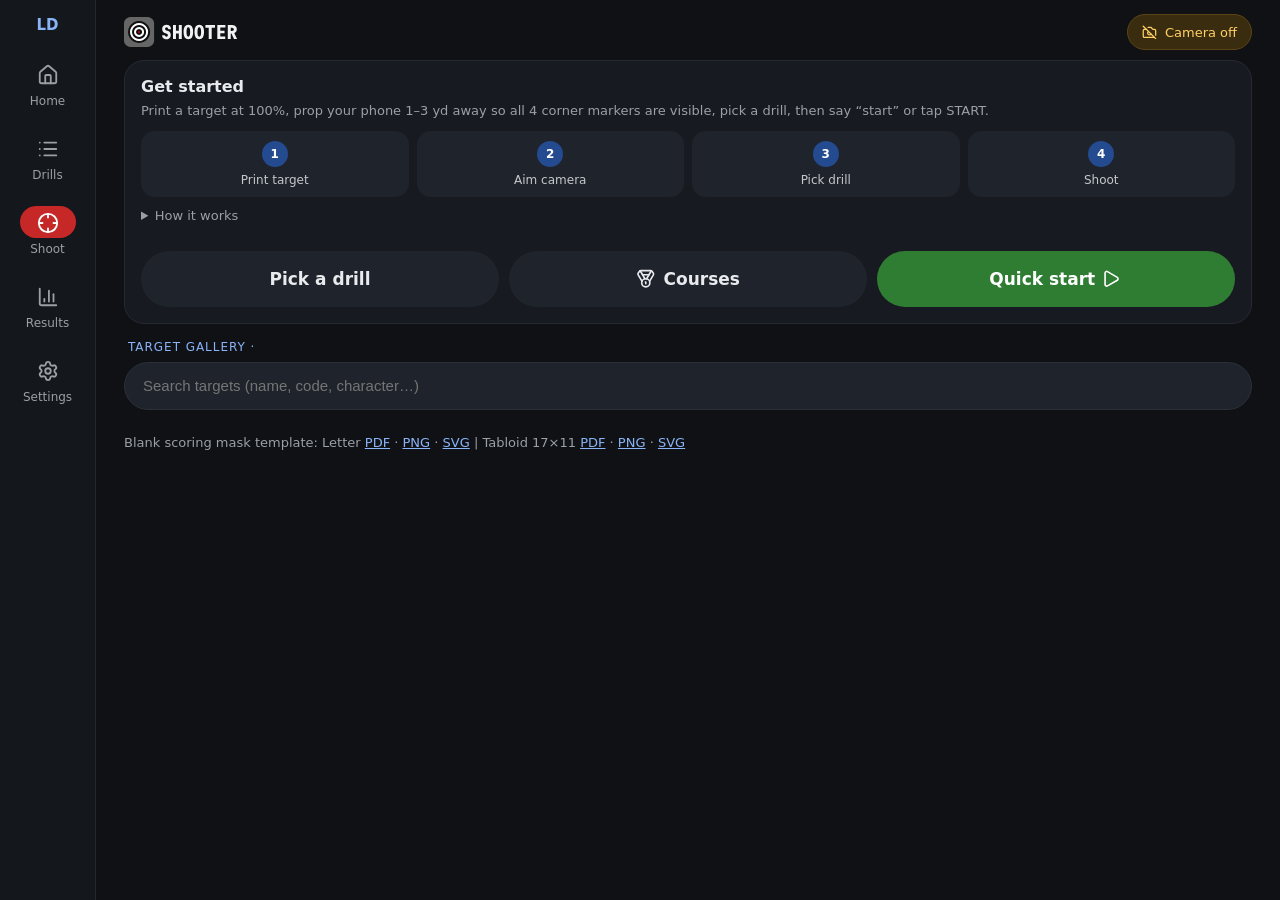
==== commit 53ae865e: "Brand kit rev 4 follow-up: stroke 2 for FILMS/REMOTE, grey splash + social cards - FILMS and REMOTE " ====
--- a/index.html
+++ b/index.html
@@ -3,13 +3,18 @@
 <title>SHOOTER — Dry-Fire Trainer</title>
 <meta name="description" content="Free laser dry-fire trainer: printable ArUco targets, camera hit detection, timed drills, courses and qualification badges, voice start. Works offline.">
 <meta name="theme-color" content="#0f1115"><meta name="color-scheme" content="dark">
-<link rel="canonical" href="https://sergioshklr.github.io/laser-drills/">
+<link rel="canonical" href="https://sergioshklr.github.io/shooter/">
 <link rel="manifest" href="manifest.webmanifest">
 <link rel="icon" href="favicon.ico" sizes="any"><link rel="icon" type="image/svg+xml" href="favicon.svg"><link rel="icon" type="image/png" sizes="32x32" href="icons/favicon-32.png"><link rel="icon" type="image/png" sizes="16x16" href="icons/favicon-16.png">
 <link rel="apple-touch-icon" sizes="180x180" href="icons/apple-touch-icon.png">
+<link rel="apple-touch-startup-image" href="icons/splash/splash-iphone-se-750x1334.png" media="(device-width: 375px) and (device-height: 667px) and (-webkit-device-pixel-ratio: 2) and (orientation: portrait)">
+<link rel="apple-touch-startup-image" href="icons/splash/splash-iphone-13-14-1170x2532.png" media="(device-width: 390px) and (device-height: 844px) and (-webkit-device-pixel-ratio: 3) and (orientation: portrait)">
+<link rel="apple-touch-startup-image" href="icons/splash/splash-iphone-15-16-1179x2556.png" media="(device-width: 393px) and (device-height: 852px) and (-webkit-device-pixel-ratio: 3) and (orientation: portrait)">
+<link rel="apple-touch-startup-image" href="icons/splash/splash-iphone-16-pro-max-1320x2868.png" media="(device-width: 440px) and (device-height: 956px) and (-webkit-device-pixel-ratio: 3) and (orientation: portrait)">
+<link rel="apple-touch-startup-image" href="icons/splash/splash-ipad-air-11-1640x2360.png" media="(device-width: 820px) and (device-height: 1180px) and (-webkit-device-pixel-ratio: 2) and (orientation: portrait)">
 <meta name="mobile-web-app-capable" content="yes"><meta name="apple-mobile-web-app-capable" content="yes"><meta name="apple-mobile-web-app-title" content="SHOOTER"><meta name="apple-mobile-web-app-status-bar-style" content="black-translucent"><meta name="application-name" content="SHOOTER">
-<meta property="og:type" content="website"><meta property="og:site_name" content="SHOOTER"><meta property="og:title" content="SHOOTER — Dry-Fire Trainer"><meta property="og:description" content="Free laser dry-fire trainer: printable ArUco targets, camera hit detection, timed drills, courses and qualification badges, voice start. Works offline."><meta property="og:url" content="https://sergioshklr.github.io/laser-drills/"><meta property="og:image" content="https://sergioshklr.github.io/laser-drills/og-image.png"><meta property="og:image:width" content="1200"><meta property="og:image:height" content="630"><meta property="og:image:alt" content="SHOOTER: bullseye mark on near-black"><meta property="og:locale" content="en_US">
-<meta name="twitter:card" content="summary_large_image"><meta name="twitter:title" content="SHOOTER — Dry-Fire Trainer"><meta name="twitter:description" content="Free laser dry-fire trainer: printable ArUco targets, camera hit detection, timed drills, courses and qualification badges, voice start. Works offline."><meta name="twitter:image" content="https://sergioshklr.github.io/laser-drills/x-card.png"><meta name="twitter:image:alt" content="SHOOTER: bullseye mark on near-black">
+<meta property="og:type" content="website"><meta property="og:site_name" content="SHOOTER"><meta property="og:title" content="SHOOTER — Dry-Fire Trainer"><meta property="og:description" content="Free laser dry-fire trainer: printable ArUco targets, camera hit detection, timed drills, courses and qualification badges, voice start. Works offline."><meta property="og:url" content="https://sergioshklr.github.io/shooter/"><meta property="og:image" content="https://sergioshklr.github.io/shooter/og-image.png?v=20261122"><meta property="og:image:width" content="1200"><meta property="og:image:height" content="630"><meta property="og:image:alt" content="SHOOTER: bullseye mark on near-black"><meta property="og:locale" content="en_US">
+<meta name="twitter:card" content="summary_large_image"><meta name="twitter:title" content="SHOOTER — Dry-Fire Trainer"><meta name="twitter:description" content="Free laser dry-fire trainer: printable ArUco targets, camera hit detection, timed drills, courses and qualification badges, voice start. Works offline."><meta name="twitter:image" content="https://sergioshklr.github.io/shooter/x-card.png?v=20261122"><meta name="twitter:image:alt" content="SHOOTER: bullseye mark on near-black">
 <style>
 :root{--bg:#0f1115;--s1:#171a20;--s2:#1f242c;--bd:#2a2f38;--tx:#e8eaed;--mu:#9aa0a6;--ac:#8ab4f8;--acd:#244a8f;--go:#2e7d32;--st:#c62828;--navh:76px}
 *{box-sizing:border-box}html,body{height:100%;margin:0}
